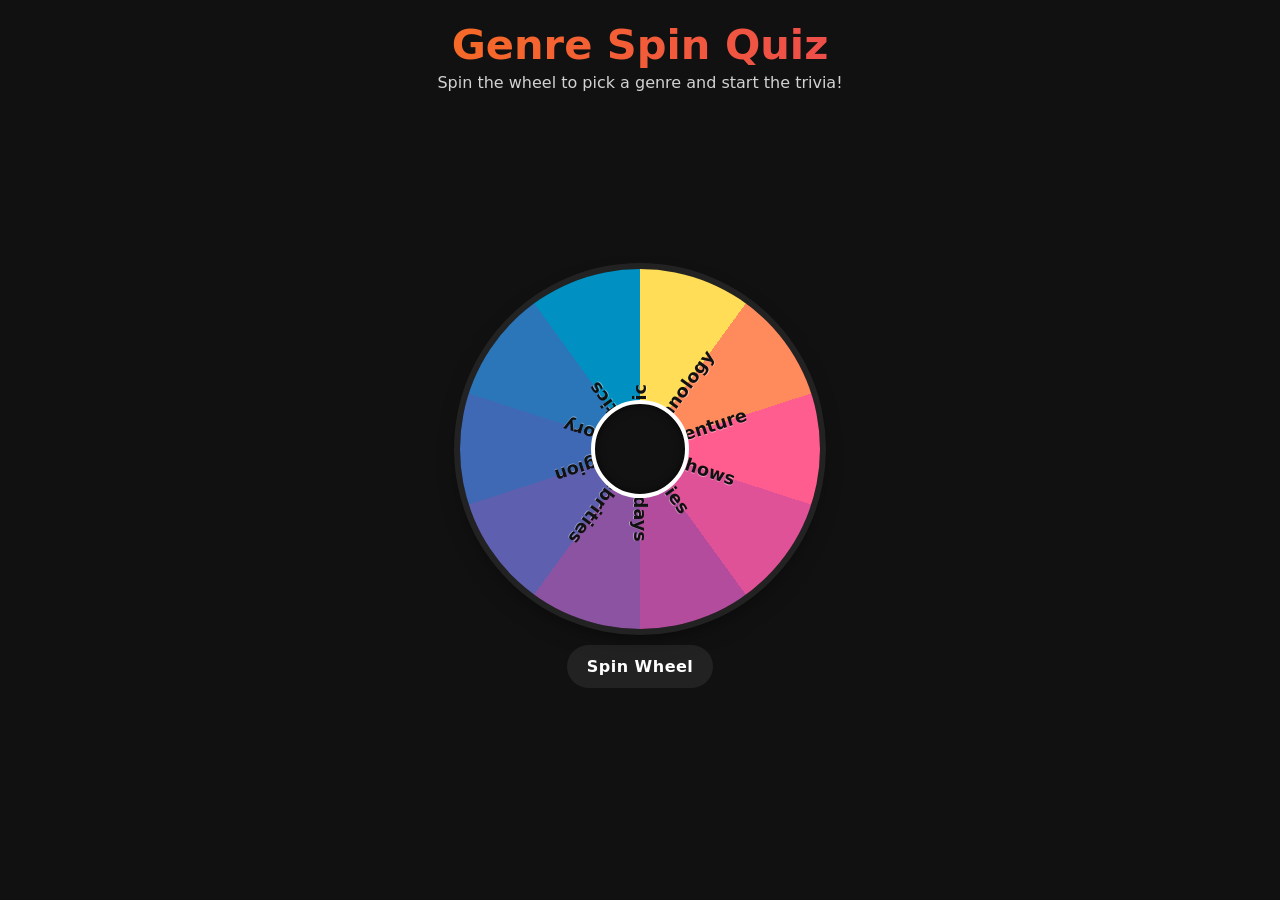
==== index.html @ 100404b9 "initial commit" ====
<!DOCTYPE html>
<html lang="en">
<head>
  <meta charset="UTF-8" />
  <title>Genre Spin Quiz</title>
  <meta name="viewport" content="width=device-width,initial-scale=1" />
  <link rel="stylesheet" href="assets/styles.css" />
</head>
<body>
  <header>
    <h1>Genre Spin Quiz</h1>
    <p>Spin the wheel to pick a genre and start the trivia!</p>
  </header>

  <main class="wheel-container">
    <div id="wheel" class="wheel"></div>
    <div class="controls">
      <button id="spinBtn">Spin Wheel</button>
    </div>
    <div id="selectedGenre" class="selected-genre" aria-live="polite"></div>
    <button id="startQuizBtn" class="hidden">Start Quiz</button>
  </main>

  <script src="assets/wheel.js"></script>
</body>
</html>
---- assets/styles.css ----
*{box-sizing:border-box;font-family:system-ui,-apple-system,Segoe UI,Roboto,sans-serif;margin:0;padding:0}
body{background:#111;color:#f4f4f4;min-height:100vh;display:flex;flex-direction:column}
header{text-align:center;padding:1.25rem 1rem}
header h1{font-size:clamp(1.8rem,4vw,2.6rem);margin-bottom:.25rem;background:linear-gradient(90deg,#ff8a00,#e52e71);-webkit-background-clip:text;color:transparent}
header p{opacity:.85}
.wheel-container{margin:auto;display:flex;flex-direction:column;align-items:center;gap:1rem;padding:1rem}
.wheel{width:360px;height:360px;border-radius:50%;position:relative;box-shadow:0 0 0 6px #222,0 10px 25px -5px rgba(0,0,0,.6);overflow:hidden;transition:transform 6s cubic-bezier(.17,.67,.32,1.25)}
.wheel::after{content:'';position:absolute;top:50%;left:50%;transform:translate(-50%,-50%);width:90px;height:90px;background:#111;border:4px solid #fff;border-radius:50%;box-shadow:0 0 10px rgba(0,0,0,.6) inset}
.controls{display:flex;gap:.75rem}
button{cursor:pointer;border:none;padding:.75rem 1.2rem;font-size:1rem;border-radius:40px;background:#222;color:#fff;letter-spacing:.5px;transition:.25s;font-weight:600}
button:hover{background:#333}
button:active{transform:scale(.96)}
.selected-genre{min-height:2rem;font-size:1.25rem;font-weight:600;margin-top:.5rem}
.hidden{display:none !important}
.segment-label{position:absolute;top:50%;left:50%;transform-origin:0 0;display:flex;align-items:center;justify-content:flex-start;font-size:1.1rem;font-weight:600;color:#111;text-shadow:0 1px 0 rgba(255,255,255,.4);width:50%;padding-left:8px}
.quiz-container{max-width:800px;margin:auto;display:flex;flex-direction:column;gap:1.25rem;padding:1rem;width:100%}
.question{font-size:1.3rem;font-weight:600;line-height:1.35}
.answers{display:grid;gap:.75rem}
.answers button{background:#1e1e1e;text-align:left;padding:.9rem 1rem;border:1px solid #333;border-radius:14px;font-weight:500}
.answers button.correct{background:#1b5e20;border-color:#2e7d32}
.answers button.incorrect{background:#641010;border-color:#8b1d1d}
.next{align-self:flex-end}
#progress{text-align:center;margin-top:-.5rem;margin-bottom:.5rem;font-weight:600}
.results-container{margin:auto;text-align:center;display:flex;flex-direction:column;gap:1.25rem;padding:2rem}
#scoreDisplay{font-size:2rem;font-weight:700}
#playAgainBtn{align-self:center}
@media (max-width:600px){.wheel{width:300px;height:300px}.segment-label{font-size:.85rem}}
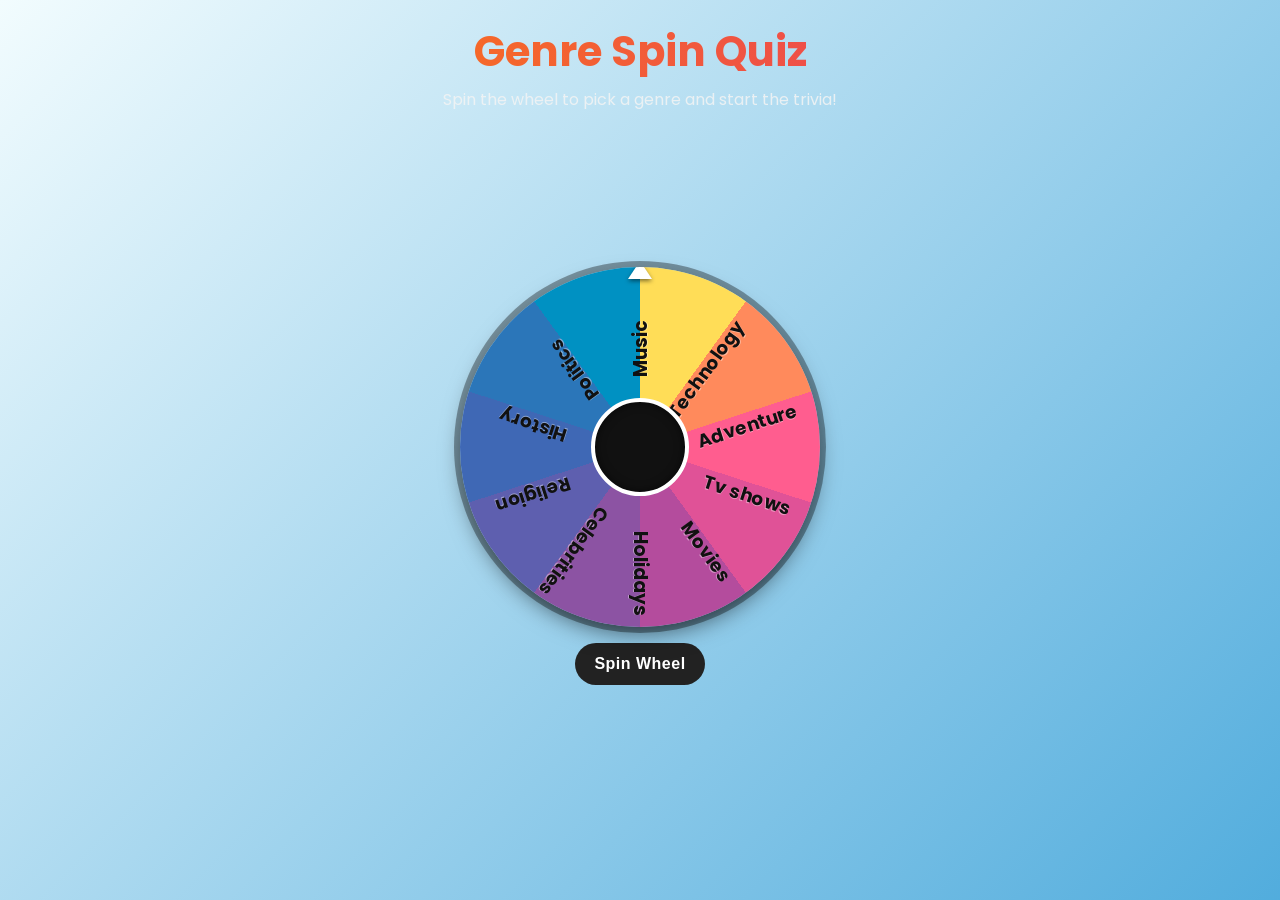
==== commit a9969c20: "finished" ====
--- a/index.html
+++ b/index.html
@@ -1,9 +1,12 @@
 <!DOCTYPE html>
 <html lang="en">
-<head>
+  <head>
   <meta charset="UTF-8" />
   <title>Genre Spin Quiz</title>
   <meta name="viewport" content="width=device-width,initial-scale=1" />
+  <link rel="preconnect" href="https://fonts.googleapis.com">
+  <link rel="preconnect" href="https://fonts.gstatic.com" crossorigin>
+  <link href="https://fonts.googleapis.com/css2?family=Poppins:wght@400;600;800&display=swap" rel="stylesheet">
   <link rel="stylesheet" href="assets/styles.css" />
 </head>
 <body>
@@ -18,9 +21,11 @@
       <button id="spinBtn">Spin Wheel</button>
     </div>
     <div id="selectedGenre" class="selected-genre" aria-live="polite"></div>
+    <div class="genre-hero"><img id="genreImage" class="hidden" alt="Selected genre image"/></div>
     <button id="startQuizBtn" class="hidden">Start Quiz</button>
   </main>
 
+  <script src="assets/genre-assets.js"></script>
   <script src="assets/wheel.js"></script>
 </body>
 </html>
--- a/assets/styles.css
+++ b/assets/styles.css
@@ -1,18 +1,23 @@
-*{box-sizing:border-box;font-family:system-ui,-apple-system,Segoe UI,Roboto,sans-serif;margin:0;padding:0}
-body{background:#111;color:#f4f4f4;min-height:100vh;display:flex;flex-direction:column}
+*{box-sizing:border-box;margin:0;padding:0}
+:root{--text:#f4f4f4;--panel:#111;--btn:#222;--btn-hover:#333}
+body{background:linear-gradient(-45deg,#1d2b64,#f8cdda,#1c92d2,#f2fcfe);background-size:400% 400%;animation:ambient 22s ease infinite;color:var(--text);min-height:100vh;display:flex;flex-direction:column;font-family:'Poppins',system-ui,-apple-system,Segoe UI,Roboto,sans-serif}
+@keyframes ambient{0%{background-position:0% 50%}50%{background-position:100% 50%}100%{background-position:0% 50%}}
 header{text-align:center;padding:1.25rem 1rem}
 header h1{font-size:clamp(1.8rem,4vw,2.6rem);margin-bottom:.25rem;background:linear-gradient(90deg,#ff8a00,#e52e71);-webkit-background-clip:text;color:transparent}
 header p{opacity:.85}
 .wheel-container{margin:auto;display:flex;flex-direction:column;align-items:center;gap:1rem;padding:1rem}
-.wheel{width:360px;height:360px;border-radius:50%;position:relative;box-shadow:0 0 0 6px #222,0 10px 25px -5px rgba(0,0,0,.6);overflow:hidden;transition:transform 6s cubic-bezier(.17,.67,.32,1.25)}
+.wheel{width:360px;height:360px;border-radius:50%;position:relative;box-shadow:0 0 0 6px rgba(0,0,0,.35),0 10px 25px -5px rgba(0,0,0,.6);overflow:hidden;transition:transform 6s cubic-bezier(.17,.67,.32,1.25);background:#fff}
+.wheel::before{content:'';position:absolute;top:-6px;left:50%;transform:translateX(-50%);width:0;height:0;border-left:12px solid transparent;border-right:12px solid transparent;border-bottom:18px solid #fff;filter:drop-shadow(0 2px 2px rgba(0,0,0,.5));z-index:5}
 .wheel::after{content:'';position:absolute;top:50%;left:50%;transform:translate(-50%,-50%);width:90px;height:90px;background:#111;border:4px solid #fff;border-radius:50%;box-shadow:0 0 10px rgba(0,0,0,.6) inset}
 .controls{display:flex;gap:.75rem}
-button{cursor:pointer;border:none;padding:.75rem 1.2rem;font-size:1rem;border-radius:40px;background:#222;color:#fff;letter-spacing:.5px;transition:.25s;font-weight:600}
-button:hover{background:#333}
+button{cursor:pointer;border:none;padding:.75rem 1.2rem;font-size:1rem;border-radius:40px;background:var(--btn);color:#fff;letter-spacing:.5px;transition:.25s;font-weight:600}
+button:hover{background:var(--btn-hover)}
 button:active{transform:scale(.96)}
 .selected-genre{min-height:2rem;font-size:1.25rem;font-weight:600;margin-top:.5rem}
 .hidden{display:none !important}
-.segment-label{position:absolute;top:50%;left:50%;transform-origin:0 0;display:flex;align-items:center;justify-content:flex-start;font-size:1.1rem;font-weight:600;color:#111;text-shadow:0 1px 0 rgba(255,255,255,.4);width:50%;padding-left:8px}
+.segment-label{position:absolute;top:50%;left:50%;transform-origin:0 50%;display:flex;align-items:center;justify-content:center;text-align:center;font-size:1.15rem;font-weight:700;color:#111;text-shadow:0 1px 0 rgba(255,255,255,.4);width:calc(50% - 45px);padding:0}
+.genre-hero{margin-top:.5rem;display:flex;justify-content:center}
+.genre-hero img{max-width:600px;width:100%;border-radius:16px;box-shadow:0 12px 30px rgba(0,0,0,.35);border:1px solid rgba(255,255,255,.15)}
 .quiz-container{max-width:800px;margin:auto;display:flex;flex-direction:column;gap:1.25rem;padding:1rem;width:100%}
 .question{font-size:1.3rem;font-weight:600;line-height:1.35}
 .answers{display:grid;gap:.75rem}
@@ -20,7 +25,9 @@
 .answers button.correct{background:#1b5e20;border-color:#2e7d32}
 .answers button.incorrect{background:#641010;border-color:#8b1d1d}
 .next{align-self:flex-end}
-#progress{text-align:center;margin-top:-.5rem;margin-bottom:.5rem;font-weight:600}
+#progress{margin-top:-.25rem;margin-bottom:.25rem;font-weight:700}
+.top-stats{display:flex;gap:1rem;justify-content:center;align-items:center}
+#balance{font-weight:800}
 .results-container{margin:auto;text-align:center;display:flex;flex-direction:column;gap:1.25rem;padding:2rem}
 #scoreDisplay{font-size:2rem;font-weight:700}
 #playAgainBtn{align-self:center}
